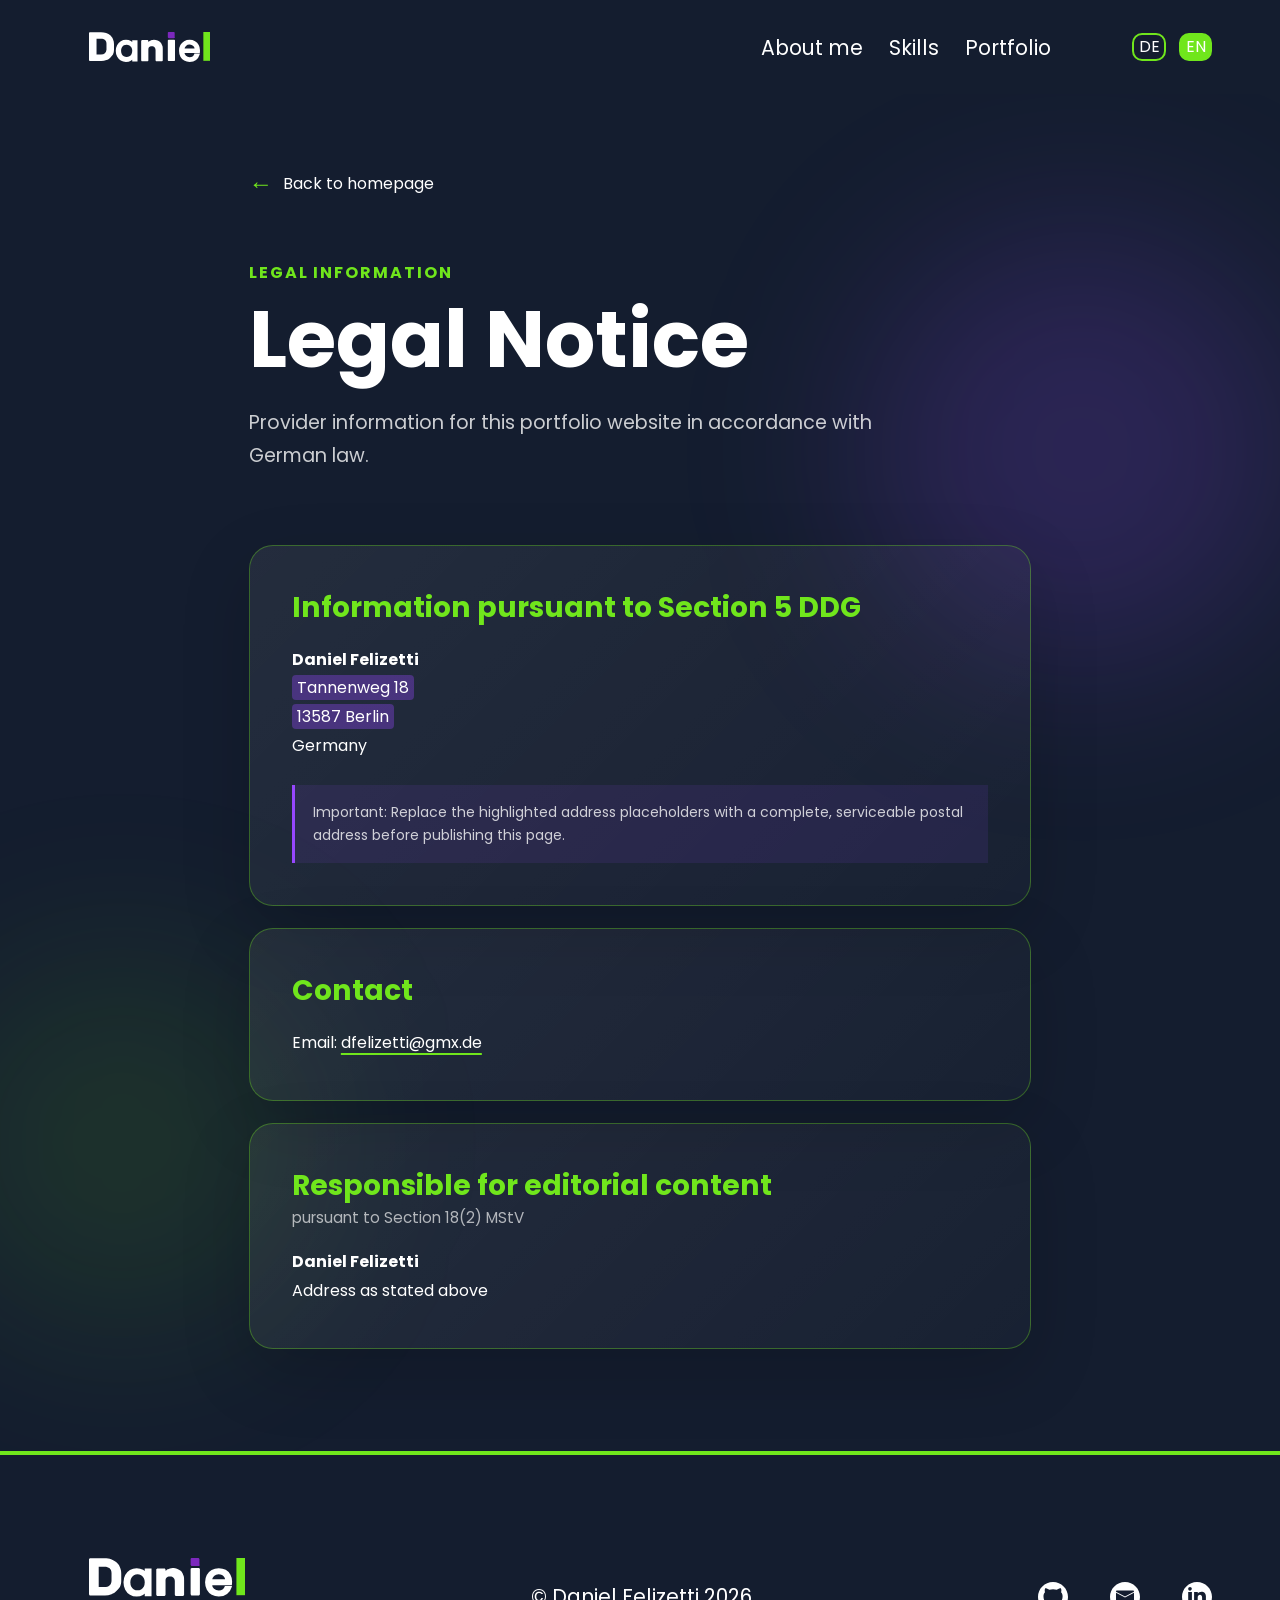
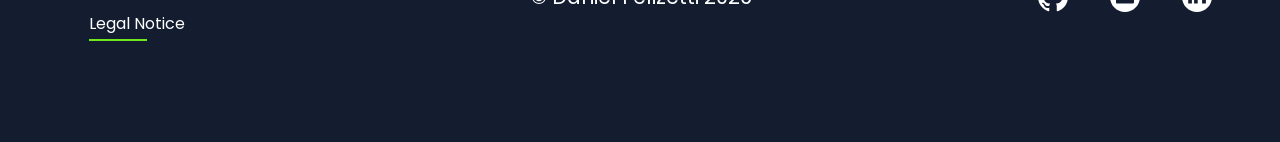
==== legal-notice.html @ fc0b0936 "Replace PNG with SVG for background image and update CSS for responsive design" ====
<!doctype html>
<html lang="en">
  <head>
    <meta charset="UTF-8" />
    <meta name="viewport" content="width=device-width, initial-scale=1.0" />
    <meta
      name="description"
      content="Legal notice and provider information for Daniel Felizetti's portfolio."
    />
    <title data-i18n="legalPageTitle">Legal Notice | Daniel Felizetti</title>
    <link
      rel="shortcut icon"
      href="./assets/icons/Designer.png"
      type="image/png"
    />
    <link rel="stylesheet" href="./styles/base.css" />
    <link rel="stylesheet" href="./styles/header.css" />
    <link rel="stylesheet" href="./styles/footer.css" />
    <link rel="stylesheet" href="./styles/legal-notice.css" />
    <script src="./language.js" defer></script>
  </head>
  <body>
    <main id="top" class="container legal-page">
      <header>
        <div class="logo">
          <a
            href="./index.html"
            aria-label="Back to homepage"
            data-i18n-aria-label="legalHome"
          >
            <img src="./assets/img/logo-daniel.svg" alt="Daniel Logo" />
          </a>
        </div>

        <nav class="navbar" aria-label="Main navigation">
          <ul>
            <li>
              <a
                class="nav-link"
                href="./index.html#aboutMe"
                data-i18n="navAbout"
                >About me</a
              >
            </li>
            <li>
              <a
                class="nav-link"
                href="./index.html#skills"
                data-i18n="navSkills"
                >Skills</a
              >
            </li>
            <li>
              <a class="nav-link" href="./index.html#portfolio">Portfolio</a>
            </li>
          </ul>

          <div
            class="language-btn"
            aria-label="Language selection"
            data-i18n-aria-label="languageSelection"
          >
            <input type="radio" id="btn-de" name="language" value="DE" />
            <label for="btn-de">DE</label>
            <input
              type="radio"
              id="btn-en"
              name="language"
              value="EN"
              checked
            />
            <label for="btn-en">EN</label>
          </div>
        </nav>
      </header>

      <article class="legal-content" aria-labelledby="legal-heading">
        <a class="legal-back-link" href="./index.html">
          <span aria-hidden="true">←</span>
          <span data-i18n="legalHome">Back to homepage</span>
        </a>

        <div class="legal-heading-block">
          <p class="legal-eyebrow" data-i18n="legalEyebrow">
            Legal information
          </p>
          <h1 id="legal-heading" data-i18n="legalHeading">Legal Notice</h1>
          <p class="legal-intro" data-i18n="legalIntro">
            Provider information for this portfolio website in accordance with
            German law.
          </p>
        </div>

        <div class="legal-sections">
          <section class="legal-card">
            <h2 data-i18n="legalProviderTitle">
              Information pursuant to Section 5 DDG
            </h2>
            <address>
              <strong>Daniel Felizetti</strong><br />
              <mark data-i18n="legalStreetPlaceholder"
                >[Add street and house number]</mark
              ><br />
              <mark data-i18n="legalCityPlaceholder"
                >[Add postal code] Berlin</mark
              ><br />
              <span data-i18n="legalCountry">Germany</span>
            </address>
            <p class="legal-note" data-i18n="legalPlaceholderNote">
              Important: Replace the highlighted address placeholders with a
              complete, serviceable postal address before publishing this page.
            </p>
          </section>

          <section class="legal-card">
            <h2 data-i18n="legalContactTitle">Contact</h2>
            <p>
              <span data-i18n="legalEmailLabel">Email</span>:
              <a href="mailto:dfelizetti@gmx.de">dfelizetti@gmx.de</a>
            </p>
          </section>

          <section class="legal-card">
            <h2>
              <span data-i18n="legalEditorialTitle"
                >Responsible for editorial content</span
              >
              <small data-i18n="legalEditorialLaw"
                >pursuant to Section 18(2) MStV</small
              >
            </h2>
            <address>
              <strong>Daniel Felizetti</strong><br />
              <span data-i18n="legalAddressReference"
                >Address as stated above</span
              >
            </address>
          </section>
        </div>
      </article>

      <footer>
        <div class="logo-footer">
          <a
            href="./index.html"
            aria-label="Back to homepage"
            data-i18n-aria-label="legalHome"
          >
            <img src="./assets/img/logo-daniel.svg" alt="Daniel Logo" />
          </a>
          <a
            class="legal-text"
            href="./legal-notice.html"
            aria-current="page"
            data-i18n="legalNotice"
            >Legal Notice</a
          >
        </div>
        <div class="copyright">
          <p class="copyright-text">© Daniel Felizetti 2026</p>
        </div>
        <div class="social-media-links">
          <a
            href="https://github.com/danigalvani"
            target="_blank"
            rel="noopener noreferrer"
            aria-label="GitHub"
          >
            <img src="./assets/icons/git-default.svg" alt="GitHub Icon" />
          </a>
          <a href="mailto:dfelizetti@gmx.de" aria-label="Mail">
            <img src="./assets/icons/mail-default.svg" alt="Mail Icon" />
          </a>
          <a
            href="https://www.linkedin.com/feed/"
            target="_blank"
            rel="noopener noreferrer"
            aria-label="LinkedIn"
          >
            <img
              src="./assets/icons/linkedin-default.svg"
              alt="LinkedIn Icon"
            />
          </a>
        </div>
      </footer>
    </main>
  </body>
</html>
---- styles/base.css ----
@font-face {
  font-family: "Poppins";
  src: url("../fonts/Poppins-Regular.ttf") format("truetype");
  font-weight: 400;
  font-style: normal;
}

@font-face {
  font-family: "Poppins";
  src: url("../fonts/Poppins-Bold.ttf") format("truetype");
  font-weight: 700;
  font-style: normal;
}

:root {
  --primary-color: #70e61c;
  --secondary-color: #9747ff;
  --background-color: #141d2f;
  --text-color: #ffffff;
  --content-max-width: 1440px;
  --shadow-layout-width: min(100vw, var(--content-max-width));
  --viewport-edge-overscan: 40px;
  --content-outer-gutter: max(
    0px,
    calc((100vw - var(--content-max-width)) / 2)
  );
  --header-height: clamp(74px, 7.36vw, 106px);
  --anchor-scroll-offset: calc(var(--header-height) + 24px);
  --aboutMe-shadow-width: clamp(360px, 56.56vw, 800px);
  --about-content-padding: clamp(24px, 6.94vw, 100px);
  --about-profile-gap: clamp(24px, 2.22vw, 32px);
  --profile-top: clamp(96px, 10.42vw, 150px);
  --profile-right: clamp(40px, 16vw, 260px);
  --profile-size: min(
    453px,
    31.46vw,
    calc(
      100vw - var(--about-content-padding) - 471px - var(--about-profile-gap) -
        var(--profile-right)
    )
  );
  --shadow-left-offset: clamp(16px, 3vw, 42px);
  --shadow-fade-width: clamp(56px, 9vw, 120px);
  --skills-title-edge: clamp(72px, 7.4vw, 108px);
  --skills-line-width: clamp(38px, 5.9vw, 98px);
  --skills-line-overhang: calc(
    var(--content-outer-gutter) + var(--viewport-edge-overscan)
  );
  --skills-title-gap: max(
    12px,
    calc(var(--skills-title-edge) - var(--skills-line-width))
  );
  --portfolio-line-right-width: clamp(80px, 34vw, 486px);
}

@media (max-width: 1200px) {
  :root {
    --skills-line-width: clamp(24px, 4vw, 48px);
  }
}

@media (max-width: 980px) {
  :root {
    --profile-size: clamp(180px, 32vw, 320px);
    --skills-title-edge: clamp(72px, 14vw, 112px);
    --skills-line-width: clamp(36px, 10vw, 80px);
    --skills-line-overhang: calc(
      24px + var(--content-outer-gutter) + var(--viewport-edge-overscan)
    );
  }
}

@media (max-width: 600px) {
  :root {
    --skills-title-edge: clamp(68px, 17vw, 88px);
    --portfolio-line-right-width: clamp(48px, 24vw, 120px);
  }
}

html {
  scroll-padding-top: var(--anchor-scroll-offset);
}

* {
  margin: 0;
  padding: 0;
  box-sizing: border-box;
  scroll-behavior: smooth;
}

body {
  background-color: var(--background-color);
  color: var(--text-color);
  font-family: "Poppins", sans-serif;
  min-height: 100vh;
  overflow-x: hidden;
}

.container {
  position: relative;
  width: min(100%, var(--content-max-width));
  margin-inline: auto;
}

.section-title {
  font-size: clamp(24px, 6.25vw, 90px);
  font-weight: 700;
  color: var(--text-color);
}
---- styles/header.css ----
header {
    display: flex;
    position: fixed;
    isolation: isolate;
    top: 0;
    left: 50%;
    width: min(100%, var(--content-max-width));
    transform: translateX(-50%);
    justify-content: space-between;
    align-items: center;
    height: var(--header-height);
    background-color: transparent;
    z-index: 10;
}

header::before {
    content: '';
    position: absolute;
    inset-block: 0;
    left: 50%;
    width: 100vw;
    transform: translateX(-50%);
    background-color: var(--background-color);
    z-index: -1;
}

.logo {
    display: flex;
    align-items: center;
    justify-content: flex-start;
    margin-left: clamp(24px, 6.94vw, 100px);
    z-index: 11;
}

.logo a img {
    display: flex;
    width: auto;
    height: clamp(28px, 2.43vw, 35px);
}

.navbar {
    display: flex;
    justify-content: flex-end;
    align-items: center;
    width: 100%;
    margin-right: clamp(24px, 5.28vw, 76px);
}

.navbar ul {
    display: flex;
    gap: clamp(16px, 2vw, 29px);
    list-style: none;
}

.navbar ul li a {
    position: relative;
    display: inline-block;
    color: var(--text-color);
    text-decoration: none;
    font-size: clamp(16px, 1.6vw, 23px);
    font-weight: 400;
    transition: color 0.3s ease;
}

.navbar ul li a:hover {
    color: var(--primary-color);
}

.navbar ul li a[aria-current="location"] {
    color: var(--primary-color);
}

.navbar ul li a[aria-current="location"]::after {
    content: "";
    position: absolute;
    left: 0;
    bottom: -3px;
    width: 55px;
    height: 3px;
    border-radius: 4px;
    background-color: var(--secondary-color);
}

.language-btn {
    display: flex;
    align-items: center;
    gap: clamp(8px, 0.97vw, 14px);
    margin-left: clamp(18px, 6.4vw, 92px);
}

.language-btn input[type="radio"] {
    position: absolute;
    opacity: 0;
    pointer-events: none;
}

.language-btn label {
    display: flex;
    align-items: center;
    justify-content: center;
    width: clamp(32px, 2.64vw, 38px);
    height: clamp(28px, 2.22vw, 32px);
    border: 2px solid var(--primary-color);
    border-radius: 10px;
    color: var(--text-color);
    cursor: pointer;
    font-size: clamp(15px, 1.25vw, 18px);
    font-weight: 400;
    line-height: 1;
    transition: background-color 0.1s ease, border-color 0.1s ease, color 0.1s ease;
}

.language-btn input[type="radio"]:checked + label {
    background-color: var(--primary-color);
    color: var(--text-color);
    cursor: default;
    pointer-events: none;
}

.language-btn label:hover {
    background-color: var(--secondary-color);
    border-color: var(--secondary-color);
    color: var(--text-color);
}

.language-btn input[type="radio"]:checked + label:hover {
    background-color: var(--primary-color);
    border-color: var(--primary-color);
    color: var(--text-color);
}

.language-btn input[type="radio"]:focus-visible + label {
    outline: 3px solid var(--text-color);
    outline-offset: 4px;
}
---- styles/footer.css ----
footer {
  position: relative;
  z-index: 1;
  isolation: isolate;
  display: flex;
  justify-content: space-between;
  align-items: center;
  width: 100%;
  height: 291px;
  color: var(--text-color);
  border-top: 0;
}

footer::before {
  content: '';
  position: absolute;
  top: 0;
  left: 50%;
  z-index: -1;
  width: calc(
    100vw + var(--viewport-edge-overscan) + var(--viewport-edge-overscan)
  );
  height: 100%;
  transform: translateX(-50%);
  background: linear-gradient(
    to bottom,
    var(--primary-color) 0,
    var(--primary-color) 4px,
    var(--background-color) 4px,
    var(--background-color) 100%
  );
}

.logo-footer {
  display: flex;
  flex-direction: column;
  align-items: flex-start;
  justify-content: center;
  margin-left: clamp(24px, 6.94vw, 100px);
  gap: clamp(4px, 0.97vw, 14px);
}

.logo-footer img {
  display: flex;
  justify-content: center;
  align-items: center;
  width: auto;
  height: clamp(30px, 4vw, 40px);
}

.legal-text {
  position: relative;
  font-weight: 400;
  text-decoration: none;
  color: var(--text-color);
}

.legal-text::after {
  content: "";
  position: absolute;
  left: 0;
  bottom: -5px;
  width: 58px;
  height: 2px;
  background-color: var(--primary-color);
  opacity: 0;
}

.legal-text:hover::after,
.legal-text:focus-visible::after {
  opacity: 1;
}

.copyright {
  display: flex;
}

.copyright p {
  font-size: clamp(16px, 1.6vw, 23px);
  font-weight: 400;
  color: var(--text-color);
}

.social-media-links {
  display: flex;
  align-items: center;
  gap: clamp(42px, 2vw, 60px);
  margin-right: clamp(24px, 5.28vw, 100px);
}

.social-media-links a {
  display: flex;
  justify-content: center;
  align-items: center;
  width: clamp(24px, 3.2vw, 30px);
  height: clamp(24px, 3.2vw, 30px);
  border-radius: 50%;
  text-decoration: none;
  transform-origin: top left;
  transition: transform 160ms ease;
}

.social-media-links a:hover,
.social-media-links a:focus-visible {
  transform: scale(1.33);
}

.social-media-links a:focus-visible {
  outline: 2px solid var(--secondary-color);
  outline-offset: 4px;
}

@media (prefers-reduced-motion: reduce) {
  .social-media-links a {
    transition: none;
  }
}
---- styles/legal-notice.css ----
.legal-page {
  display: flex;
  flex-direction: column;
  min-height: 100vh;
}

.legal-content {
  position: relative;
  isolation: isolate;
  flex: 1;
  width: min(100%, 960px);
  margin-inline: auto;
  padding: calc(var(--header-height) + clamp(48px, 6vw, 86px))
    clamp(24px, 6.94vw, 100px) clamp(72px, 8vw, 112px);
}

.legal-content::before,
.legal-content::after {
  content: "";
  position: absolute;
  z-index: -1;
  border-radius: 50%;
  filter: blur(90px);
  pointer-events: none;
}

.legal-content::before {
  top: 16%;
  right: -14vw;
  width: clamp(240px, 34vw, 480px);
  aspect-ratio: 1;
  background: rgb(151 71 255 / 18%);
}

.legal-content::after {
  bottom: 8%;
  left: -18vw;
  width: clamp(220px, 30vw, 420px);
  aspect-ratio: 1;
  background: rgb(112 230 28 / 10%);
}

.legal-back-link {
  display: inline-flex;
  align-items: center;
  gap: 10px;
  margin-bottom: clamp(36px, 5vw, 64px);
  color: var(--text-color);
  font-size: 16px;
  text-decoration: none;
  transition: color 160ms ease;
}

.legal-back-link span:first-child {
  color: var(--primary-color);
  font-size: 24px;
  line-height: 1;
  transition: transform 160ms ease;
}

.legal-back-link:hover,
.legal-back-link:focus-visible {
  color: var(--primary-color);
}

.legal-back-link:hover span:first-child,
.legal-back-link:focus-visible span:first-child {
  transform: translateX(-4px);
}

.legal-back-link:focus-visible,
.legal-card a:focus-visible {
  outline: 2px solid var(--primary-color);
  outline-offset: 5px;
}

.legal-heading-block {
  max-width: 760px;
  margin-bottom: clamp(42px, 6vw, 72px);
}

.legal-eyebrow {
  margin-bottom: 12px;
  color: var(--primary-color);
  font-size: clamp(14px, 1.25vw, 18px);
  font-weight: 700;
  letter-spacing: 0.12em;
  text-transform: uppercase;
}

.legal-heading-block h1 {
  font-size: clamp(44px, 6.25vw, 90px);
  line-height: 1.06;
}

.legal-intro {
  max-width: 650px;
  margin-top: clamp(18px, 2vw, 28px);
  color: rgb(255 255 255 / 78%);
  font-size: clamp(17px, 1.5vw, 21px);
  line-height: 1.7;
}

.legal-sections {
  display: grid;
  gap: 22px;
}

.legal-card {
  padding: clamp(24px, 4vw, 42px);
  border: 1px solid rgb(112 230 28 / 34%);
  border-radius: 24px;
  background: linear-gradient(
    135deg,
    rgb(255 255 255 / 7%),
    rgb(255 255 255 / 2%)
  );
  box-shadow: 0 24px 70px rgb(0 0 0 / 16%);
}

.legal-card h2 {
  margin-bottom: 20px;
  color: var(--primary-color);
  font-size: clamp(21px, 2.2vw, 30px);
  line-height: 1.35;
}

.legal-card h2 small {
  display: block;
  margin-top: 4px;
  color: rgb(255 255 255 / 66%);
  font-size: 0.54em;
  font-weight: 400;
}

.legal-card p,
.legal-card address {
  font-size: clamp(16px, 1.25vw, 18px);
  line-height: 1.8;
}

.legal-card address {
  font-style: normal;
}

.legal-card a {
  color: var(--text-color);
  text-decoration-color: var(--primary-color);
  text-decoration-thickness: 2px;
  text-underline-offset: 5px;
}

.legal-card a:hover {
  color: var(--primary-color);
}

.legal-card mark {
  padding: 1px 5px;
  border-radius: 4px;
  background: rgb(151 71 255 / 34%);
  color: var(--text-color);
}

.legal-note {
  margin-top: 24px;
  padding: 16px 18px;
  border-left: 3px solid var(--secondary-color);
  background: rgb(151 71 255 / 10%);
  color: rgb(255 255 255 / 78%);
  font-size: 14px !important;
  line-height: 1.65 !important;
}

.legal-page .legal-text[aria-current="page"]::after {
  opacity: 1;
}

@media (max-width: 700px) {
  .legal-page .navbar ul {
    display: none;
  }

  .legal-page .navbar {
    width: auto;
  }

  .legal-page .language-btn {
    margin-left: 0;
  }

  .legal-page footer {
    flex-direction: column;
    justify-content: center;
    height: auto;
    min-height: 310px;
    padding: 52px 24px 42px;
    gap: 30px;
  }

  .legal-page .logo-footer {
    align-items: center;
    margin-left: 0;
  }

  .legal-page .copyright {
    order: 3;
  }

  .legal-page .social-media-links {
    margin-right: 0;
  }
}

@media (max-width: 420px) {
  .legal-heading-block h1 {
    font-size: 40px;
  }

  .legal-card {
    border-radius: 18px;
  }
}

@media (prefers-reduced-motion: reduce) {
  .legal-back-link,
  .legal-back-link span:first-child {
    transition: none;
  }
}
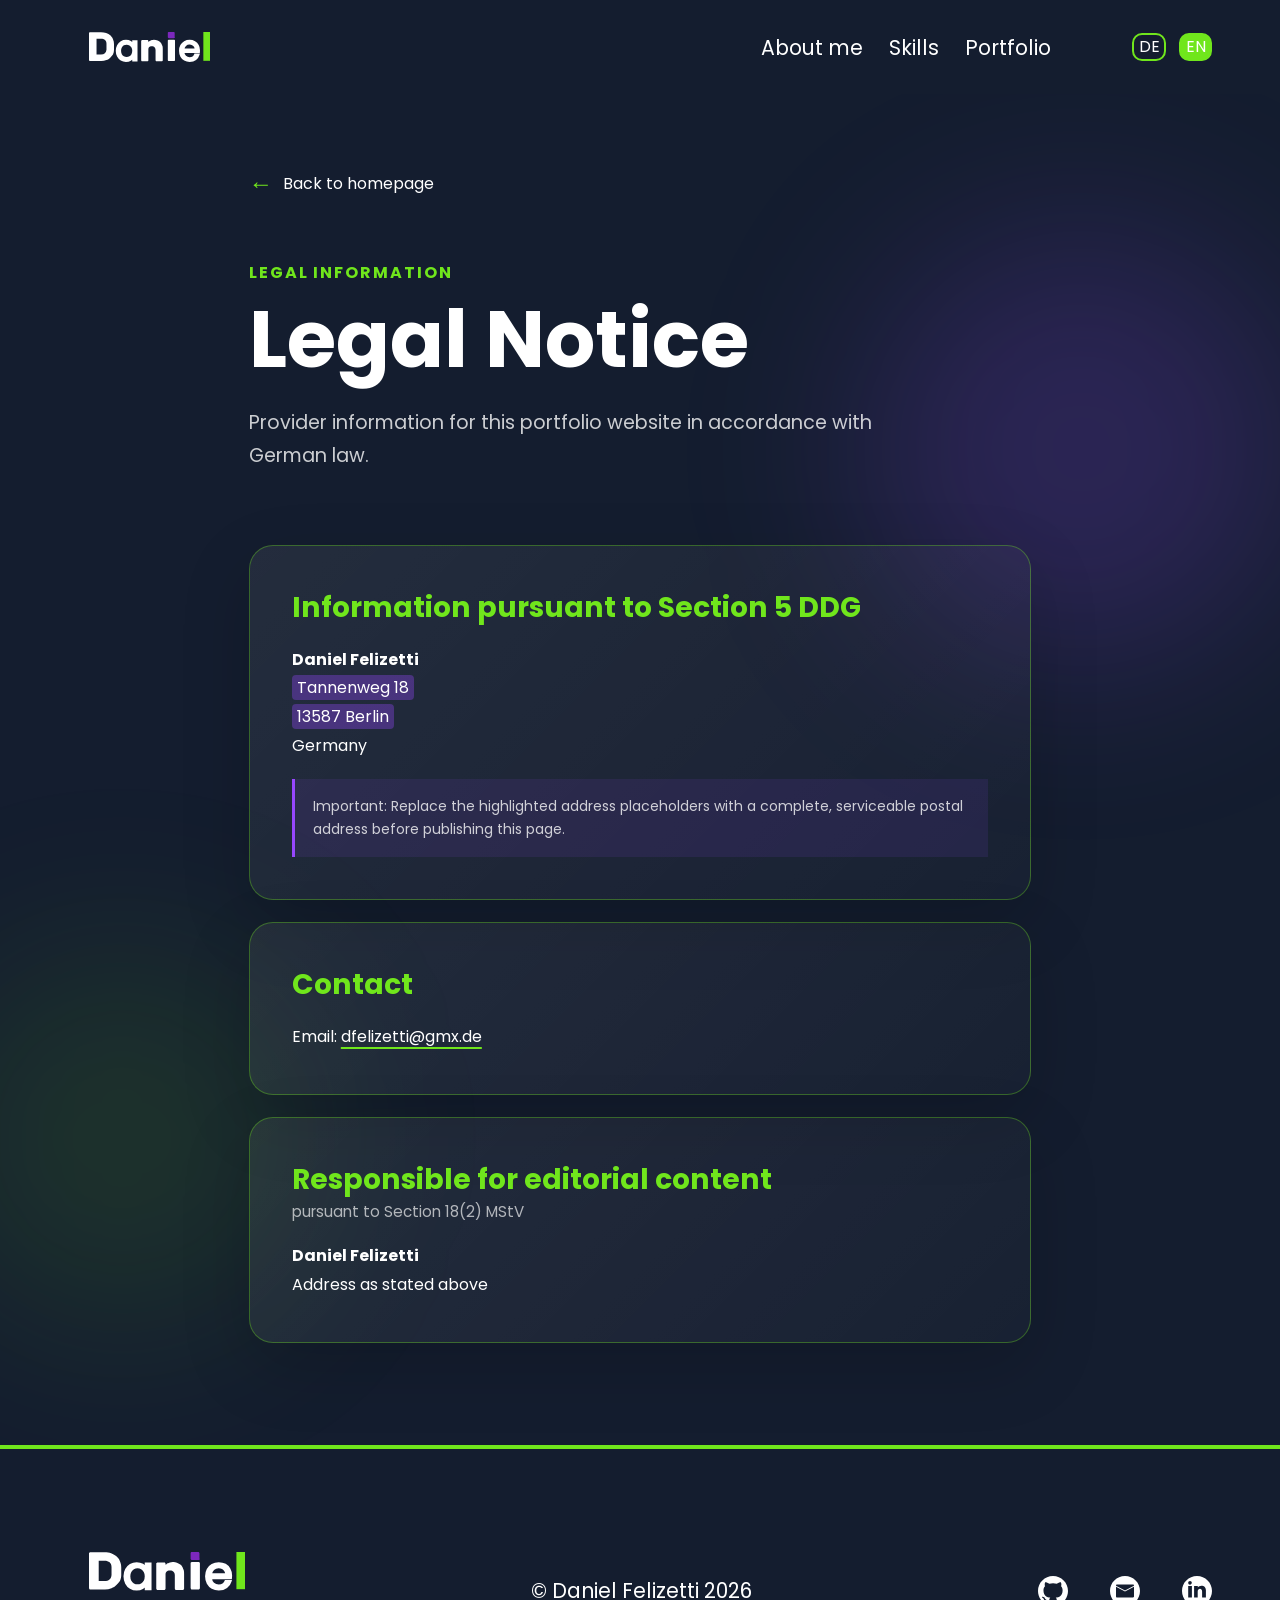
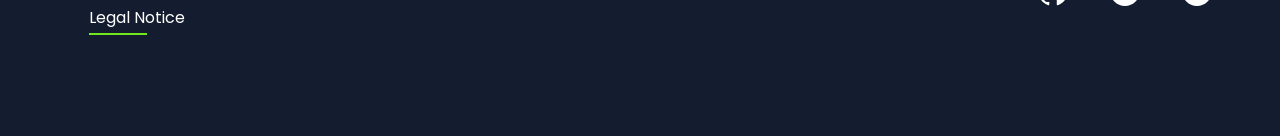
==== commit 70b0f388: "Add privacy policy page with English and German versions" ====
--- a/legal-notice.html
+++ b/legal-notice.html
@@ -15,7 +15,7 @@
     />
     <link rel="stylesheet" href="./styles/base.css" />
     <link rel="stylesheet" href="./styles/header.css" />
-    <link rel="stylesheet" href="./styles/footer.css" />
+    <link rel="stylesheet" href="./styles/footer.css?v=20260813" />
     <link rel="stylesheet" href="./styles/legal-notice.css" />
     <script src="./language.js" defer></script>
   </head>
--- a/styles/legal-notice.css
+++ b/styles/legal-notice.css
@@ -91,6 +91,13 @@
 .legal-heading-block h1 {
   font-size: clamp(44px, 6.25vw, 90px);
   line-height: 1.06;
+  overflow-wrap: anywhere;
+}
+
+.privacy-page [data-language-content="de"] .legal-heading-block h1 {
+  font-size: clamp(40px, 5.2vw, 64px);
+  hyphens: none;
+  overflow-wrap: normal;
 }
 
 .legal-intro {
@@ -99,6 +106,13 @@
   color: rgb(255 255 255 / 78%);
   font-size: clamp(17px, 1.5vw, 21px);
   line-height: 1.7;
+}
+
+.legal-updated {
+  margin-top: 18px;
+  color: rgb(255 255 255 / 62%);
+  font-size: 14px;
+  line-height: 1.6;
 }
 
 .legal-sections {
@@ -133,10 +147,33 @@
   font-weight: 400;
 }
 
+.legal-card h3 {
+  margin: 26px 0 10px;
+  color: var(--text-color);
+  font-size: clamp(17px, 1.5vw, 21px);
+  line-height: 1.45;
+}
+
 .legal-card p,
-.legal-card address {
+.legal-card address,
+.legal-card li {
   font-size: clamp(16px, 1.25vw, 18px);
   line-height: 1.8;
+}
+
+.legal-card p + p,
+.legal-card p + address,
+.legal-card address + p,
+.legal-card ul + p {
+  margin-top: 18px;
+}
+
+.legal-card ul {
+  margin: 12px 0 0 24px;
+}
+
+.legal-card li + li {
+  margin-top: 6px;
 }
 
 .legal-card address {
@@ -152,6 +189,30 @@
 
 .legal-card a:hover {
   color: var(--primary-color);
+}
+
+.legal-card code {
+  padding: 2px 6px;
+  border-radius: 5px;
+  background: rgb(151 71 255 / 18%);
+  color: var(--text-color);
+  font-family: ui-monospace, SFMono-Regular, Menlo, Monaco, Consolas,
+    "Liberation Mono", monospace;
+  font-size: 0.9em;
+  overflow-wrap: anywhere;
+}
+
+.legal-callout {
+  margin-top: 26px;
+  padding: 20px 22px;
+  border-left: 3px solid var(--secondary-color);
+  border-radius: 0 12px 12px 0;
+  background: rgb(151 71 255 / 10%);
+}
+
+.legal-callout h3 {
+  margin-top: 0;
+  color: var(--secondary-color);
 }
 
 .legal-card mark {
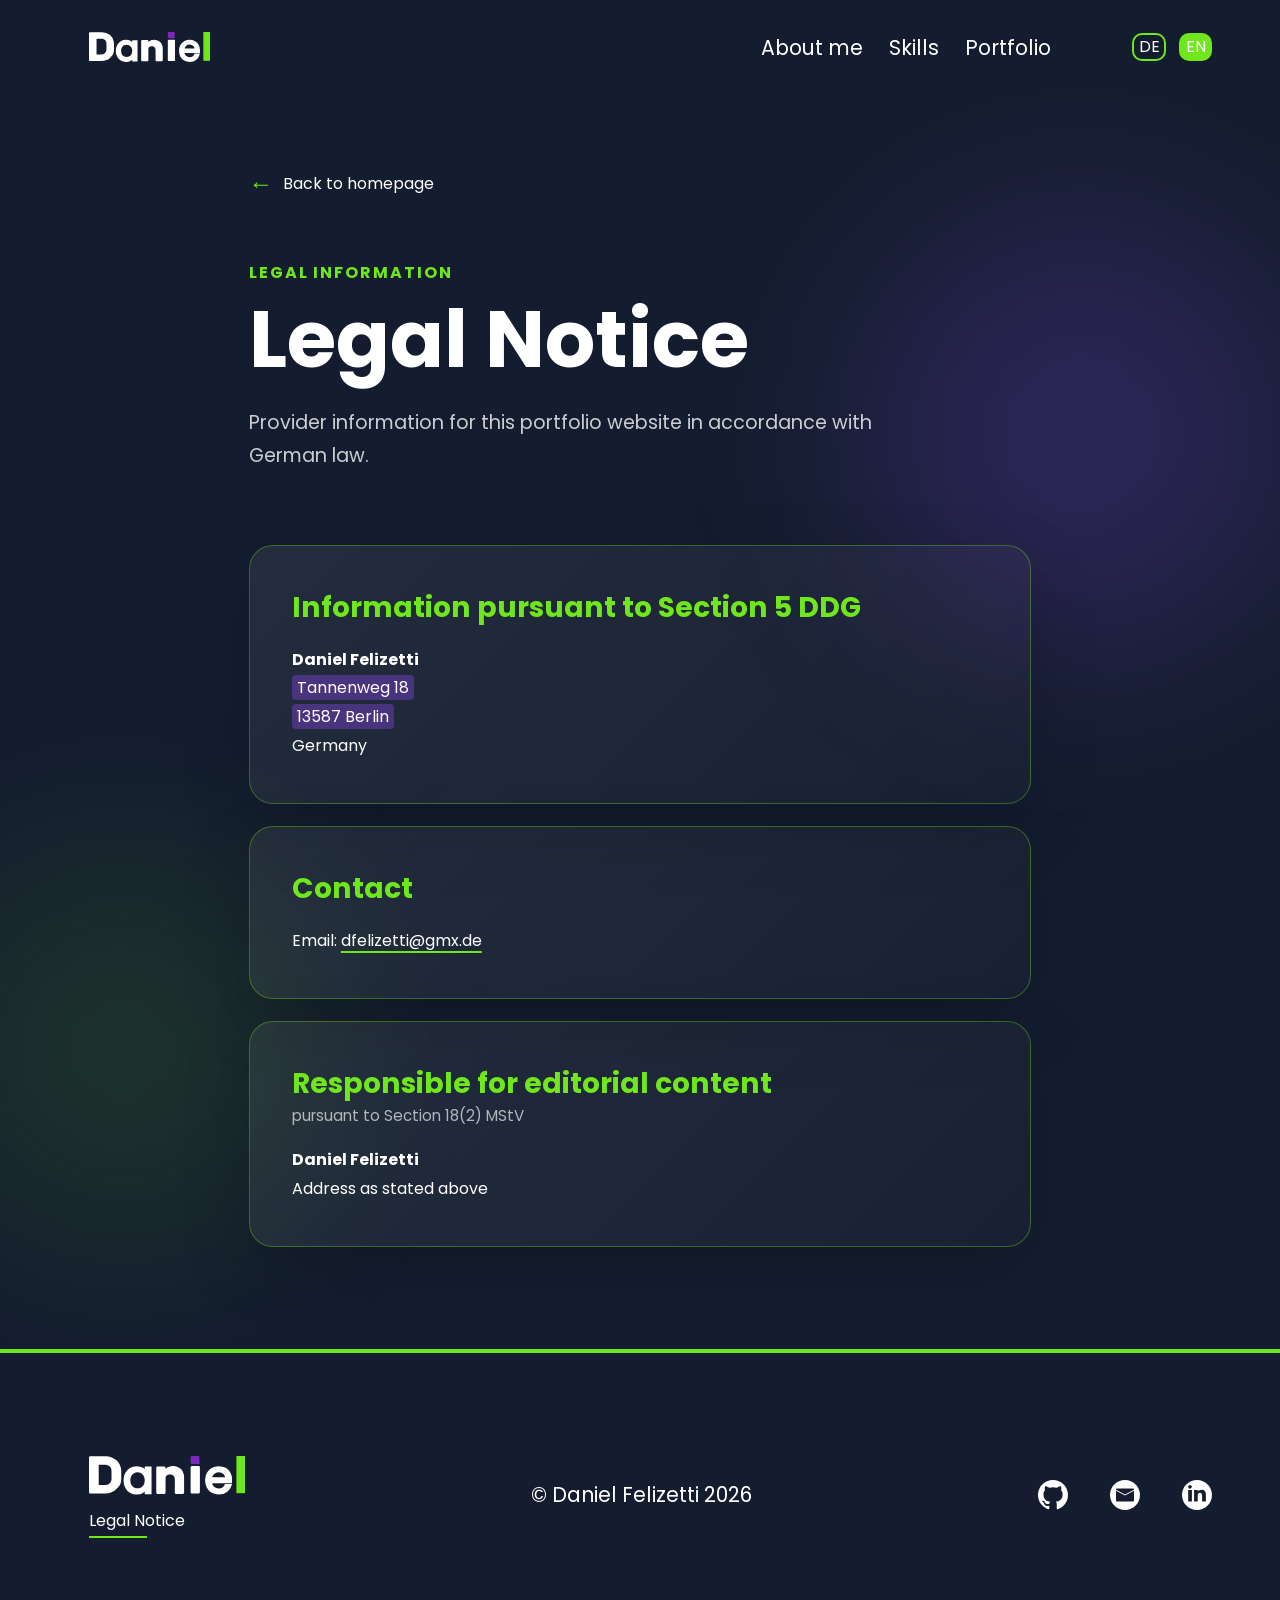
==== commit 3ec71588: "Remove unnecessary blank lines from the HTML files for better code aesthetics." ====
--- a/legal-notice.html
+++ b/legal-notice.html
@@ -31,7 +31,6 @@
             <img src="./assets/img/logo-daniel.svg" alt="Daniel Logo" />
           </a>
         </div>
-
         <nav class="navbar" aria-label="Main navigation">
           <ul>
             <li>
@@ -54,7 +53,6 @@
               <a class="nav-link" href="./index.html#portfolio">Portfolio</a>
             </li>
           </ul>
-
           <div
             class="language-btn"
             aria-label="Language selection"
@@ -73,13 +71,11 @@
           </div>
         </nav>
       </header>
-
       <article class="legal-content" aria-labelledby="legal-heading">
         <a class="legal-back-link" href="./index.html">
           <span aria-hidden="true">←</span>
           <span data-i18n="legalHome">Back to homepage</span>
         </a>
-
         <div class="legal-heading-block">
           <p class="legal-eyebrow" data-i18n="legalEyebrow">
             Legal information
@@ -90,7 +86,6 @@
             German law.
           </p>
         </div>
-
         <div class="legal-sections">
           <section class="legal-card">
             <h2 data-i18n="legalProviderTitle">
@@ -106,12 +101,7 @@
               ><br />
               <span data-i18n="legalCountry">Germany</span>
             </address>
-            <p class="legal-note" data-i18n="legalPlaceholderNote">
-              Important: Replace the highlighted address placeholders with a
-              complete, serviceable postal address before publishing this page.
-            </p>
           </section>
-
           <section class="legal-card">
             <h2 data-i18n="legalContactTitle">Contact</h2>
             <p>
@@ -119,7 +109,6 @@
               <a href="mailto:dfelizetti@gmx.de">dfelizetti@gmx.de</a>
             </p>
           </section>
-
           <section class="legal-card">
             <h2>
               <span data-i18n="legalEditorialTitle"
@@ -138,7 +127,6 @@
           </section>
         </div>
       </article>
-
       <footer>
         <div class="logo-footer">
           <a
--- a/styles/base.css
+++ b/styles/base.css
@@ -78,7 +78,10 @@
 }
 
 html {
+  width: 100%;
+  max-width: 100%;
   scroll-padding-top: var(--anchor-scroll-offset);
+  overflow-x: hidden;
 }
 
 * {
@@ -89,6 +92,8 @@
 }
 
 body {
+  width: 100%;
+  max-width: 100%;
   background-color: var(--background-color);
   color: var(--text-color);
   font-family: "Poppins", sans-serif;
@@ -98,8 +103,17 @@
 
 .container {
   position: relative;
-  width: min(100%, var(--content-max-width));
+  width: 100%;
+  max-width: var(--content-max-width);
+  min-width: 0;
   margin-inline: auto;
+}
+
+@supports (overflow: clip) {
+  html,
+  body {
+    overflow-x: clip;
+  }
 }
 
 .section-title {
